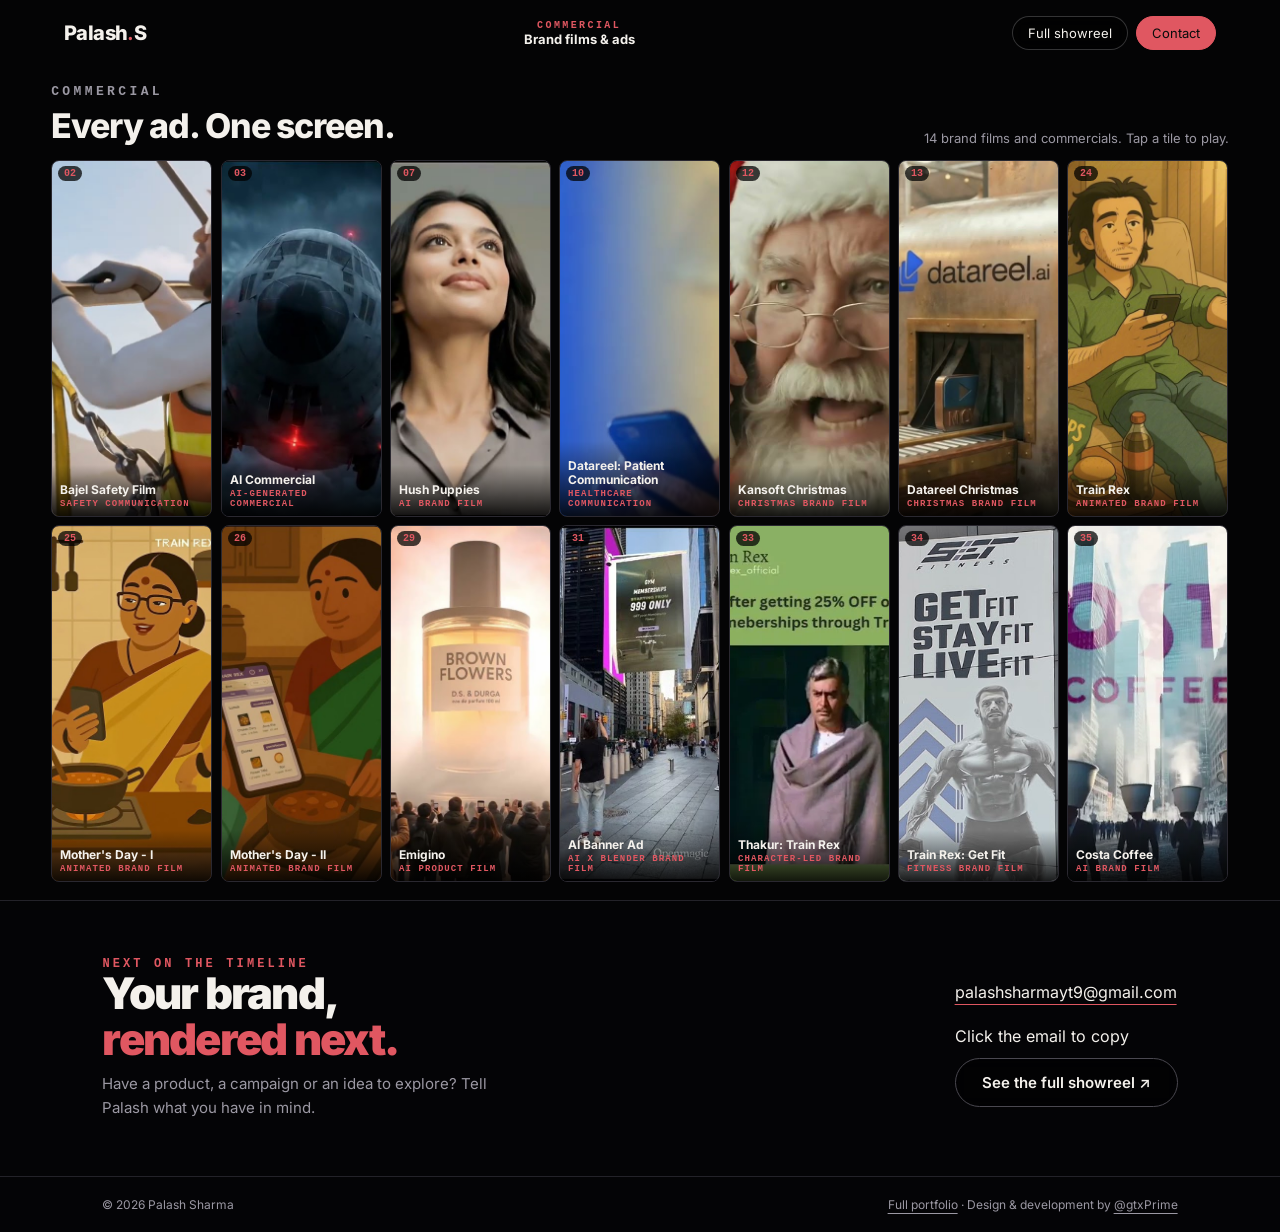
==== commercial/index.html @ dbbf163a "Add /commercial quick-scan page: verified commercial projects only, tile wall + player" ====
<!doctype html>
<html lang="en"><head>
<meta charset="utf-8"><meta name="robots" content="index,follow,max-image-preview:large">
<meta name="viewport" content="width=device-width,initial-scale=1">
<title>Commercial work | Palash Sharma</title>
<meta name="description" content="Brand films and AI commercials by Palash Sharma: Hush Puppies, Costa Coffee, Train Rex, Datareel, Kansoft and more. One screen, every commercial project.">
<meta name="theme-color" content="#050507">
<link rel="canonical" href="https://thebestfuckingportfolio.site/commercial">
<meta property="og:type" content="website"><meta property="og:site_name" content="Palash Sharma Portfolio">
<meta property="og:title" content="Commercial work | Palash Sharma">
<meta property="og:description" content="Brand films and AI commercials by Palash Sharma. One screen, every commercial project.">
<meta property="og:url" content="https://thebestfuckingportfolio.site/commercial">
<meta property="og:image" content="https://thebestfuckingportfolio.site/assets/social-card.png">
<meta property="og:image:width" content="1200"><meta property="og:image:height" content="630">
<meta name="twitter:card" content="summary_large_image"><meta name="twitter:title" content="Commercial work | Palash Sharma"><meta name="twitter:description" content="Brand films and AI commercials, one screen."><meta name="twitter:image" content="https://thebestfuckingportfolio.site/assets/social-card.png">
<link rel="icon" href="../assets/favicon.svg" type="image/svg+xml"><link rel="icon" href="../assets/favicon-32.png" sizes="32x32" type="image/png"><link rel="apple-touch-icon" href="../assets/apple-touch-icon.png">
<link rel="preload" href="../assets/fonts/inter-400.ttf" as="font" type="font/ttf" crossorigin><link rel="preload" href="../assets/fonts/inter-700.ttf" as="font" type="font/ttf" crossorigin>
<link rel="stylesheet" href="../style.css">
<style>
body{overflow-x:hidden}
#player{transition:opacity .3s}#player.open{opacity:1}
.cwall{min-height:100svh;display:flex;flex-direction:column;padding:84px 4vw 18px;gap:14px}
.cwall-head{display:flex;justify-content:space-between;align-items:flex-end;gap:18px;flex-wrap:wrap}
.cwall-head h1{font-size:clamp(22px,3vw,34px);letter-spacing:-.03em;font-weight:800;margin-top:6px}
.cwall-head p{color:var(--mut);font-size:13px}
.cgrid{display:grid;grid-template-columns:repeat(7,1fr);grid-auto-rows:1fr;gap:8px;flex:1;min-height:0}
.cgrid .pcard{opacity:0;animation:tin .5s cubic-bezier(.2,.8,.2,1) forwards}
@keyframes tin{from{opacity:0;transform:scale(.92)}to{opacity:1;transform:none}}
.cgrid .pcard h3 small{color:var(--acc)}
.cstrip{border-top:1px solid var(--line);padding:56px 8vw;display:flex;justify-content:space-between;align-items:center;gap:26px;flex-wrap:wrap;background:rgba(5,5,7,.94)}
.cstrip h2{font-size:clamp(24px,3.4vw,44px);letter-spacing:-.04em;font-weight:900;line-height:1.05}
.cstrip .lead{color:var(--mut);margin-top:10px;max-width:420px;line-height:1.6;font-size:15px}
.cstrip-actions{display:flex;flex-direction:column;gap:12px;align-items:flex-start}
.cfoot{display:flex;justify-content:space-between;gap:16px;flex-wrap:wrap;padding:20px 8vw;border-top:1px solid var(--line);color:var(--mut);font-size:12px;background:rgba(5,5,7,.94)}
.cfoot a{color:var(--mut);text-decoration:underline;text-underline-offset:4px}.cfoot a:hover{color:var(--acc)}
#copyStatusC{margin-left:0}
@media(max-width:900px){
 .cwall{padding:76px 4vw 14px;min-height:0}
 .cgrid{grid-template-columns:repeat(2,1fr);grid-auto-rows:auto}
 .cgrid .pcard{aspect-ratio:4/3}
 .cgrid .pcard h3{font-size:11px;padding:16px 8px 6px}
 .cgrid .pcard h3 small{display:block;font-size:8px}
 .cstrip{padding:44px 6vw}.cfoot{padding:18px 6vw}
}
@media(prefers-reduced-motion:reduce){.cgrid .pcard{animation:none;opacity:1}}
</style>
</head>
<body>

<header class="hud">
  <a href="../" class="logo">Palash<b>.</b>S</a>
  <div class="hud-mid"><span class="lbl">Commercial</span><b>Brand films &amp; ads</b></div>
  <div class="hud-r"><a class="ghost sm" href="../">Full showreel</a><a class="ghost sm solid" href="#contact-strip">Contact</a></div>
</header>

<main>
<section class="cwall" aria-label="Commercial projects">
  <div class="cwall-head">
    <div><p class="kicker">Commercial</p><h1>Every ad. One screen.</h1></div>
    <p>14 brand films and commercials. Tap a tile to play.</p>
  </div>
  <div class="cgrid" id="cgrid"></div>
</section>

<section class="cstrip" id="contact-strip">
  <div><p class="kicker">Next on the timeline</p><h2>Your brand,<br><em>rendered next.</em></h2>
  <p class="lead">Have a product, a campaign or an idea to explore? Tell Palash what you have in mind.</p></div>
  <div class="cstrip-actions">
    <button class="email-copy" id="emailAddress" aria-label="Copy palashsharmayt9@gmail.com">palashsharmayt9@gmail.com</button>
    <span id="copyStatusC">Click the email to copy</span>
    <a class="btn" href="../">See the full showreel &#8599;</a>
  </div>
</section>
</main>

<footer class="cfoot">
  <span>&copy; 2026 Palash Sharma</span>
  <span><a href="../">Full portfolio</a> &middot; Design &amp; development by <a href="https://github.com/gtxPrime" target="_blank" rel="noopener noreferrer">@gtxPrime</a></span>
</footer>

<div id="player" class="overlay dark" aria-hidden="true">
  <button class="x" id="closePlayer" aria-label="Close">&times;</button>
  <div class="pwrap"><div class="pframe" id="pframe"></div>
    <div class="pmeta"><div><b id="ptitle"></b><span id="psub"></span><p id="pdesc"></p></div><a id="pyt" href="#" target="_blank" rel="noopener" class="btn">Open on YouTube</a></div></div>
</div>

<script src="../data.js"></script>
<script>
// Only projects whose YouTube links were opened and confirmed to be commercials/brand films.
const IDS=[2,3,7,10,12,13,24,25,26,29,31,33,34,35];
const works=IDS.map(n=>window.WORKS.find(w=>w.n===n));
const $=s=>document.querySelector(s);
const ytid=u=>{const m=(u||'').match(/(?:v=|youtu\.be\/|shorts\/)([\w-]{11})/);return m?m[1]:''};
$('#cgrid').innerHTML=works.map((w,i)=>`<button class="pcard" data-i="${i}" style="animation-delay:${i*45}ms"><div class="im"><img src="../${w.img}" alt="${w.title}" loading="${i<7?'eager':'lazy'}" decoding="async"></div><span class="no">${String(w.n).padStart(2,'0')}</span><h3>${w.title}<small>${w.sub}</small></h3></button>`).join('');
function openPlayer(w){
 $('#ptitle').textContent=w.title;$('#psub').textContent=w.sub;$('#pdesc').textContent=w.desc;$('#pyt').href=w.url;
 const f=$('#pframe');f.innerHTML='';f.style.backgroundImage=`url(../${w.img})`;
 const id=ytid(w.url);if(id)f.innerHTML=`<iframe src="https://www.youtube-nocookie.com/embed/${id}?autoplay=1&rel=0&playsinline=1" allow="autoplay; encrypted-media; picture-in-picture; fullscreen" allowfullscreen title="${w.title}"></iframe>`;
 const p=$('#player');p.classList.add('open');p.setAttribute('aria-hidden','false');document.body.style.overflow='hidden';
}
function closePlayer(){const p=$('#player');p.classList.remove('open');p.setAttribute('aria-hidden','true');$('#pframe').innerHTML='';document.body.style.overflow='';}
$('#cgrid').addEventListener('click',e=>{const c=e.target.closest('.pcard');if(c)openPlayer(works[+c.dataset.i])});
$('#closePlayer').addEventListener('click',closePlayer);
$('#player').addEventListener('click',e=>{if(e.target.id==='player')closePlayer()});
addEventListener('keydown',e=>{if(e.key==='Escape'&&$('#player').classList.contains('open'))closePlayer()});
$('#emailAddress').addEventListener('click',async()=>{try{await navigator.clipboard.writeText('palashsharmayt9@gmail.com');$('#copyStatusC').textContent='Email copied. Paste it into your mail app.';$('#emailAddress').classList.add('copied');setTimeout(()=>$('#emailAddress').classList.remove('copied'),2000);}catch{$('#copyStatusC').textContent='Select and copy the email address above.';}});
</script>
</body></html>
---- style.css ----
@font-face{font-family:Inter; font-style:normal;font-weight:400;font-display:swap;src:url(assets/fonts/inter-400.ttf) format("truetype");}
@font-face{font-family:Inter; font-style:normal;font-weight:500;font-display:swap;src:url(assets/fonts/inter-500.ttf) format("truetype");}
@font-face{font-family:Inter; font-style:normal;font-weight:600;font-display:swap;src:url(assets/fonts/inter-600.ttf) format("truetype");}
@font-face{font-family:Inter; font-style:normal;font-weight:700;font-display:swap;src:url(assets/fonts/inter-700.ttf) format("truetype");}
@font-face{font-family:Inter; font-style:normal;font-weight:800;font-display:swap;src:url(assets/fonts/inter-800.ttf) format("truetype");}
@font-face{font-family:Inter; font-style:normal;font-weight:900;font-display:swap;src:url(assets/fonts/inter-900.ttf) format("truetype");}
:root{--bg:#040405;--tx:#f4f1ec;--mut:#9b98a3;--acc:#e05761;--c1:#e05761;--c2:#330d1c;--line:#232229;--f:Inter,"Helvetica Neue",Arial,system-ui,sans-serif;--mono:ui-monospace,SFMono-Regular,Menlo,Consolas,monospace}
*{box-sizing:border-box;margin:0;padding:0}
html.lenis,html.lenis body{height:auto}.lenis.lenis-smooth{scroll-behavior:auto!important}
body{background:var(--bg);color:var(--tx);font-family:var(--f);-webkit-font-smoothing:antialiased;overflow-x:hidden}
body.locked{overflow:hidden;height:100svh}
a{color:inherit;text-decoration:none}button{font:inherit;color:inherit;background:none;border:0;cursor:pointer}img{display:block;max-width:100%}
em{font-style:normal;color:var(--acc)}
.kicker{font:600 12px var(--mono);letter-spacing:.26em;text-transform:uppercase;color:var(--acc)}
.btn{display:inline-block;border:1px solid #4a4850;padding:14px 26px;border-radius:99px;font-weight:600;font-size:15px;transition:.25s;background:#0006;backdrop-filter:blur(8px)}.btn:hover{border-color:var(--tx)}
.btn.solid{background:var(--acc);border-color:var(--acc);color:#090c0b}.btn.solid:hover{background:var(--tx);color:#000}.btn.xl{padding:22px 44px;font-size:18px}
.ghost{border:1px solid #ffffff33;padding:10px 18px;border-radius:99px;font-size:14px;transition:.25s;backdrop-filter:blur(8px);background:#0007}.ghost:hover{border-color:var(--acc);color:var(--acc)}.ghost.sm{padding:8px 15px;font-size:13px}.ghost.solid{background:var(--acc);border-color:var(--acc);color:#090c0b}.ghost.solid:hover{color:#090c0b;filter:brightness(1.12)}

/* loader */
#pre{position:fixed;inset:0;z-index:200;background:#050507;display:flex;flex-direction:column;align-items:center;justify-content:center;gap:16px;padding:0 6vw;font-family:var(--mono)}
.pre-top{font-size:12px;letter-spacing:.4em;color:var(--mut)}.pre-top i{display:inline-block;width:7px;height:7px;border-radius:50%;background:var(--acc);margin:0 6px;animation:blink 1s steps(2) infinite}@keyframes blink{50%{opacity:0}}
.pre-frame{position:relative;width:min(86vw,560px);aspect-ratio:16/9;background:#0d0d10;overflow:hidden}
#dn{width:100%;height:100%;display:block;image-rendering:pixelated;image-rendering:crisp-edges}
.corner{position:absolute;width:18px;height:18px;border:2px solid var(--acc)}.tl{left:8px;top:8px;border-right:0;border-bottom:0}.tr{right:8px;top:8px;border-left:0;border-bottom:0}.bl{left:8px;bottom:8px;border-right:0;border-top:0}.br{right:8px;bottom:8px;border-left:0;border-top:0}
.scan{position:absolute;left:0;right:0;height:30%;background:linear-gradient(transparent,#ffffff14,transparent);top:-30%;animation:scan 2.2s linear infinite}@keyframes scan{to{top:110%}}
.pre-prompt{font-size:12px;color:var(--mut);width:min(86vw,560px);min-height:2.6em;line-height:1.4}.pre-prompt em{color:var(--tx)}
.pre-row{display:flex;justify-content:space-between;width:min(86vw,560px);font-size:12px;letter-spacing:.14em;color:var(--mut)}.pre-row b{color:var(--acc)}
.pre-bar{width:min(86vw,560px);height:3px;background:#1d1c22}.pre-bar i{display:block;height:100%;width:0;background:var(--acc);box-shadow:0 0 14px var(--acc)}
#flash{position:fixed;inset:0;z-index:210;background:#fff;opacity:0;pointer-events:none}

#stars{position:fixed;inset:0;width:100%;height:100%;z-index:0;pointer-events:none}
#sg{position:fixed;inset:0;width:100vw;height:100vh;z-index:0;pointer-events:none;opacity:1}#glow{display:none;position:fixed;inset:0;z-index:0;pointer-events:none;background:radial-gradient(60vmax 40vmax at 50% 50%,color-mix(in srgb,var(--c1) 22%,transparent),transparent 70%),radial-gradient(50vmax 40vmax at 90% 100%,color-mix(in srgb,var(--c2) 24%,transparent),transparent 70%)}

/* hud */
.hud{position:fixed;inset:0 0 auto 0;z-index:50;display:flex;justify-content:space-between;align-items:center;gap:12px;padding:16px 5vw;transition:opacity .6s}
.hud.off,#prog-bar.off,.tc.off,.final.off{opacity:0;pointer-events:none}
.logo{font-weight:800;font-size:20px;letter-spacing:-.03em}.logo b{color:var(--acc)}
.hud-mid{display:flex;flex-direction:column;align-items:center;text-align:center;font-size:13px;min-width:0}
.lbl{font:600 10px var(--mono);letter-spacing:.24em;text-transform:uppercase;color:var(--acc)}
#passing{white-space:nowrap;overflow:hidden;text-overflow:ellipsis;max-width:34vw}.hud-r{display:flex;gap:8px}
#prog-bar{position:fixed;left:0;top:0;right:0;height:3px;z-index:51;background:#ffffff14;transition:opacity .6s}#prog-bar i{display:block;height:100%;width:100%;transform-origin:left;transform:scaleX(0);background:linear-gradient(90deg,var(--c1),#080a0b 55%,var(--c2))}
.tc{position:fixed;left:5vw;bottom:22px;z-index:50;display:flex;gap:22px;font:12px var(--mono);letter-spacing:.14em;color:var(--mut);transition:opacity .6s}.tc b{color:var(--tx);font-weight:500}

/* flight */
.flight{position:relative;height:100svh;overflow:hidden;z-index:1}
.cam{position:absolute;inset:0;perspective:720px;perspective-origin:50% 50%}
.room{position:absolute;inset:0;transform-style:preserve-3d}
.tunnel{position:absolute;left:50%;top:50%;width:0;height:0;transform-style:preserve-3d;will-change:transform}
.fr{position:absolute;left:0;top:0;--fw:min(50.4vw,672px);width:var(--fw);aspect-ratio:16/9;margin:calc(var(--fw)*-.28) 0 0 calc(var(--fw)*-.5);transform-style:preserve-3d;will-change:transform,opacity;backface-visibility:hidden}
.fimg{position:absolute;inset:0;overflow:hidden;border-radius:6px;background:#111;box-shadow:0 0 0 1px #ffffff22,0 24px 60px #000c,var(--ca,0 0 0 transparent)}
.fimg img{width:100%;height:100%;object-fit:cover;filter:saturate(1.24) contrast(1.1) brightness(1.03)}
.fimg::after{content:"";position:absolute;inset:0;background:linear-gradient(transparent 60%,#000c)}
.fr.lit .fimg{box-shadow:0 0 0 2px var(--acc),0 0 95px color-mix(in srgb,var(--acc) 48%,transparent),0 24px 70px #000d}.fr.lit .fimg img{filter:saturate(1.4) contrast(1.16) brightness(1.07)}
.ftag{position:absolute;left:12px;right:12px;bottom:10px;z-index:2;display:flex;justify-content:space-between;gap:10px;align-items:flex-end}
.ftag b{font-size:clamp(12px,1.5vw,16px);letter-spacing:-.01em;line-height:1.15}.ftag span{font:11px var(--mono);color:var(--acc)}
.fr .rec{position:absolute;left:10px;top:9px;z-index:2;font:10px var(--mono);letter-spacing:.14em;color:#fff;background:#000a;padding:3px 7px;border-radius:4px;display:flex;gap:5px;align-items:center}.rec::before{content:"";width:6px;height:6px;border-radius:50%;background:var(--acc);animation:blink 1s steps(2) infinite}
.act{position:absolute;left:0;top:0;width:900px;margin-left:-450px;margin-top:-120px;text-align:center;pointer-events:none;transform-style:preserve-3d}
.act small{display:block;font:600 22px var(--mono);letter-spacing:.5em;color:var(--acc);margin-bottom:10px}
.act h2{font-size:200px;line-height:.9;font-weight:900;letter-spacing:-.05em;color:transparent;-webkit-text-stroke:2px #ffffffcc;text-transform:uppercase}
.act p{font:16px var(--mono);color:var(--mut);margin-top:16px;letter-spacing:.1em}

.hero{position:absolute;inset:0;z-index:5;display:flex;flex-direction:column;align-items:center;justify-content:center;text-align:center;gap:20px;padding:0 5vw;pointer-events:none}
.hero>*{pointer-events:auto}
#hname{font-size:clamp(46px,12.5vw,190px);line-height:.88;letter-spacing:-.06em;font-weight:900;text-transform:uppercase;text-shadow:0 0 90px color-mix(in srgb,var(--acc) 40%,transparent)}
#hname span{display:inline-block}
.hsub{color:var(--mut);font-size:clamp(14px,1.8vw,20px);max-width:520px}
.hcta{display:flex;gap:12px;flex-wrap:wrap;justify-content:center;margin-top:8px}
.hint{position:absolute;bottom:7vh;left:50%;transform:translateX(-50%);display:flex;flex-direction:column;align-items:center;gap:10px;font:11px var(--mono);letter-spacing:.3em;text-transform:uppercase;color:var(--acc);pointer-events:none}
.hint i{width:1px;height:46px;background:linear-gradient(var(--acc),transparent);animation:drop 1.6s infinite}@keyframes drop{0%{transform:scaleY(0);transform-origin:top}50%{transform:scaleY(1);transform-origin:top}51%{transform-origin:bottom}100%{transform:scaleY(0);transform-origin:bottom}}
.final{position:absolute;inset:0;z-index:6;display:flex;flex-direction:column;align-items:center;justify-content:center;gap:22px;text-align:center;transition:opacity .6s;padding:0 5vw}
.final h2{font-size:clamp(40px,9vw,130px);line-height:.92;letter-spacing:-.05em;font-weight:900}

/* overlays */
.overlay{position:fixed;inset:0;z-index:90;background:#050507f4;backdrop-filter:blur(14px);overflow:hidden;visibility:hidden;opacity:0;padding:76px 5vw 20px}
.overlay.open{visibility:visible}
#programme.open{display:flex;flex-direction:column}
#player.overlay{z-index:95}.overlay.dark{background:#000000f4;display:grid;place-items:center;padding:20px}
.ov-head{display:flex;justify-content:space-between;align-items:flex-start;margin-bottom:10px}.ov-head h2{font-size:clamp(26px,4vw,44px);letter-spacing:-.03em;margin-top:8px;font-weight:800}
.x{position:fixed;right:18px;top:14px;z-index:5;width:46px;height:46px;border-radius:50%;border:1px solid #ffffff44;font-size:28px;line-height:1;background:#000a}.x:hover{border-color:var(--acc);color:var(--acc)}
.scanbar{display:flex;margin-bottom:12px}.filters{display:flex;gap:10px;flex-wrap:wrap}.chip{border:1px solid var(--line);color:var(--mut);padding:7px 14px;border-radius:99px;font-weight:600;font-size:13px;transition:.25s}.chip.on,.chip:hover{background:var(--tx);color:#000;border-color:var(--tx)}
.pgrid.sgrid{display:grid;grid-template-columns:repeat(7,1fr);grid-auto-rows:1fr;gap:6px;flex:1;min-height:0}
.pcard{position:relative;overflow:hidden;border-radius:8px;border:1px solid #2a2830;text-align:left;display:block}
.pcard .im{position:absolute;inset:0}.pcard img{width:100%;height:100%;object-fit:cover;transition:transform .6s}.pcard:hover img{transform:scale(1.08)}
.pcard h3{position:absolute;left:0;right:0;bottom:0;margin:0;padding:18px 8px 7px;font-size:12px;line-height:1.15;background:linear-gradient(transparent,#000d);display:flex;flex-direction:column;gap:2px;pointer-events:none}
.pcard h3 small{font:600 9px var(--mono);color:var(--acc);letter-spacing:.12em;text-transform:uppercase}
.pcard .no{position:absolute;left:6px;top:5px;font:700 10px var(--mono);background:#000b;padding:2px 6px;border-radius:99px;color:var(--acc);z-index:2}
.pwrap{width:min(94vw,1100px)}
.pframe{position:relative;aspect-ratio:16/9;background:#000 center/cover;border:1px solid #ffffff22;box-shadow:0 0 120px color-mix(in srgb,var(--acc) 40%,transparent);border-radius:6px;overflow:hidden}
.pframe iframe{position:absolute;inset:0;width:100%;height:100%;border:0}
.pmeta{display:flex;justify-content:space-between;align-items:center;gap:14px;padding:16px 4px 0;flex-wrap:wrap}.pmeta b{display:block;font-size:clamp(20px,3vw,30px);letter-spacing:-.02em}.pmeta span{color:var(--mut);font-size:14px}

/* credits */
.credits{position:relative;z-index:2;background:var(--bg);padding:130px 5vw 0;text-align:center;display:flex;flex-direction:column;align-items:center;gap:22px;border-top:1px solid var(--line)}
.big{font-size:clamp(46px,10vw,150px);line-height:.9;letter-spacing:-.055em;font-weight:900}.lead{color:var(--mut);max-width:520px;font-size:18px}.mail{color:var(--mut)}
.social{display:flex;gap:28px}.social a{border-bottom:1px solid #666;padding-bottom:2px}.social a:hover{color:var(--acc);border-color:var(--acc)}
.tgrid{display:grid;grid-template-columns:repeat(3,1fr);gap:20px;width:100%;margin-top:70px;text-align:left}
.tcard{background:#0d0d11;border:1px solid var(--line);border-radius:18px;padding:28px;display:flex;flex-direction:column;justify-content:space-between;gap:24px}
.tcard p{font-size:17px;line-height:1.5}.tcard p::before{content:"\201C";display:block;font-size:64px;line-height:.6;color:var(--acc);margin-bottom:10px}
.tcard footer{display:flex;align-items:center;gap:14px}.tcard img{width:46px;height:46px;border-radius:50%}.tcard b{display:block}.tcard span{color:var(--mut);font-size:14px}
.foot{display:flex;justify-content:space-between;width:calc(100% + 10vw);padding:26px 5vw;margin-top:80px;border-top:1px solid var(--line);color:var(--mut);font-size:13px}

@media(max-width:900px){
 .fr{--fw:min(134.4vw,627.2px)}
 .cam{perspective:560px}
 .act{width:520px;margin-left:-260px}.act h2{font-size:110px}.act small{font-size:14px}.act p{font-size:12px}
 .hud-mid{display:none}.tgrid{grid-template-columns:1fr}.tc{gap:12px;font-size:10px;bottom:14px}
 .pgrid.sgrid{grid-template-columns:repeat(4,1fr)}.pcard h3{font-size:9px;padding:14px 4px 4px}.pcard h3 small{display:none}.pcard .no{font-size:8px}
}
@media(prefers-reduced-motion:reduce){.hint i,.scan,.rec::before{animation:none}}

.fimg{transition:transform .35s cubic-bezier(.2,.8,.2,1),filter .35s,box-shadow .35s;transform:perspective(1000px) rotateX(var(--rx,0deg)) rotateY(var(--ry,0deg));--gx:50%;--gy:50%}
.fimg::before{content:"";position:absolute;inset:0;z-index:1;opacity:0;transition:opacity .3s;pointer-events:none;background:radial-gradient(circle at var(--gx) var(--gy),#ffffff55,transparent 55%);mix-blend-mode:overlay}
.fr.hov .fimg{transform:perspective(1000px) rotateX(var(--rx,0deg)) rotateY(var(--ry,0deg)) translateZ(110px) scale(1.08);box-shadow:0 0 0 2px var(--acc),0 0 90px color-mix(in srgb,var(--acc) 70%,transparent),0 40px 90px #000;transition:transform .12s linear,filter .35s,box-shadow .35s}
.fr.hov .fimg::before{opacity:1}
.fr.hov .fimg img{transform:scale(1.06)}
.fimg img{transition:transform .6s,filter .4s}
.fr.hov .ftag b{font-size:clamp(14px,1.9vw,22px)}
.fr.hov .fimg::after{content:"\25B6  CLICK TO PLAY";display:flex;align-items:flex-start;justify-content:flex-end;padding:12px 14px;font:700 11px var(--mono);letter-spacing:.14em;color:#fff;background:linear-gradient(transparent 60%,#000c)}
body.hovering .fr:not(.hov) .fimg{filter:brightness(.55) saturate(.7)}
@media(max-width:900px){.fimg{transform:none!important}}

.pdot{position:absolute;left:0;top:0;width:14px;height:14px;margin:-7px 0 0 -7px;border-radius:50%;background:var(--acc);box-shadow:0 0 14px var(--acc);visibility:hidden;pointer-events:none;animation:pdp 1.6s ease-in-out infinite}
@keyframes pdp{0%,100%{filter:brightness(.6)}50%{filter:brightness(1.9)}}
.picon{position:absolute;left:0;top:0;width:140px;height:140px;margin:-70px 0 0 -70px;color:var(--acc);visibility:hidden;pointer-events:none;filter:drop-shadow(0 0 10px color-mix(in srgb,var(--acc) 60%,transparent))}
.picon svg{width:100%;height:100%;fill:none;stroke:currentColor;stroke-width:2;stroke-linecap:round;stroke-linejoin:round;animation:pbob var(--d,7s) ease-in-out infinite}
.picon.i-reel svg,.picon.i-spark svg{animation:pspin var(--d,9s) linear infinite}
.picon.i-clap svg{animation:pclap var(--d,6s) ease-in-out infinite;transform-origin:20% 50%}
@keyframes pbob{0%,100%{transform:translateY(-12px) rotate(-6deg)}50%{transform:translateY(12px) rotate(6deg)}}
@keyframes pspin{to{transform:rotate(360deg)}}
@keyframes pclap{0%,100%{transform:rotate(-8deg)}50%{transform:rotate(10deg) translateY(8px)}}
@media(max-width:900px){.pdot,.picon{display:none}}

/* Lower-page additions leave tunnel coordinates and animations unchanged. */
.after-tunnel,.content-section,.site-footer{position:relative;z-index:2;background:rgba(5,5,7,.94);padding:100px 8vw;}
.after-tunnel{text-align:center;border-top:1px solid var(--line);border-bottom:1px solid var(--line);}
.after-tunnel h2{font-size:clamp(42px,6vw,84px);line-height:1;letter-spacing:-.045em;margin:20px 0;}
.after-tunnel p:not(.kicker){color:var(--mut);max-width:540px;margin:0 auto 28px;line-height:1.65;}
.content-section{max-width:none;text-align:left;}
.about{display:grid;grid-template-columns:1fr 1fr;gap:7vw;border-bottom:1px solid var(--line);}
.about-copy p{line-height:1.75;color:var(--mut);margin-bottom:24px;}.about-copy .lead{color:var(--tx);font-size:clamp(19px,2vw,26px);}
.about-tags{display:flex;gap:8px;flex-wrap:wrap;margin:30px 0;}.about-tags span{border:1px solid var(--line);border-radius:99px;padding:8px 13px;font-size:12px;color:var(--mut);}
.text-link,.source-note a{color:var(--acc);text-decoration:underline;text-underline-offset:5px;}
.section-top{display:flex;justify-content:space-between;gap:20px;align-items:flex-end;}.testimonial-controls{display:flex;align-items:center;gap:14px;}.testimonial-controls span{font:12px var(--mono);color:var(--mut);}
#testimonialTrack{display:block;max-width:860px;margin:40px 0 16px;min-height:230px;}#testimonialTrack .tcard{padding:32px;}#testimonialTrack .tcard[hidden]{display:none;}#testimonialTrack .tcard>p{font-size:clamp(20px,2.2vw,28px);line-height:1.5;}
.source-note{font-size:12px;color:var(--mut);}
.contact-grid{display:grid;grid-template-columns:1fr 1fr;gap:7vw;}.contact-grid .lead{margin:25px 0;max-width:450px;line-height:1.6;}.contact-grid .mail{overflow-wrap:anywhere;font-size:clamp(14px,1.5vw,20px);}
#contactForm{display:flex;flex-direction:column;gap:20px;}.form-row{display:grid;grid-template-columns:1fr 1fr;gap:16px;}#contactForm label{display:flex;flex-direction:column;gap:9px;font-size:13px;color:var(--mut);}#contactForm input,#contactForm select,#contactForm textarea{width:100%;border:1px solid var(--line);border-radius:6px;background:#101014;color:var(--tx);font:16px inherit;padding:14px;font-family:inherit;font-size:16px;}#contactForm textarea{resize:vertical;}#contactForm input:focus,#contactForm select:focus,#contactForm textarea:focus{outline:2px solid var(--acc);outline-offset:2px;}#contactForm .btn{align-self:flex-start;}.form-note,#formStatus{font-size:12px;line-height:1.6;color:var(--mut);}
.site-footer{padding-top:45px;padding-bottom:28px;border-top:1px solid var(--line);}.footer-top{display:flex;align-items:center;justify-content:space-between;gap:20px;}.footer-top p{color:var(--mut);font-size:14px;}.site-footer nav{display:flex;gap:25px;margin:30px 0 40px;font-size:14px;}.footer-bottom{border-top:1px solid var(--line);padding-top:22px;display:flex;justify-content:space-between;gap:20px;color:var(--mut);font-size:12px;}.video-unavailable{display:flex;flex-direction:column;align-items:center;justify-content:center;height:100%;gap:16px;text-align:center;padding:30px;background:#09090ded;}.video-unavailable p{max-width:460px;color:var(--mut);line-height:1.5;}
@media(max-width:900px){.after-tunnel,.content-section{padding:65px 6vw;}.about,.contact-grid{grid-template-columns:1fr;gap:35px;}.section-top{align-items:flex-start;}.testimonial-controls{gap:8px;}.testimonial-controls .ghost{padding:8px;}#testimonialTrack .tcard{padding:24px;}#testimonialTrack{min-height:300px;}.site-footer{padding:35px 6vw 25px;}.footer-top{flex-wrap:wrap;}.footer-top p{width:100%;order:3;}.footer-bottom{flex-direction:column;gap:10px;}}
@media(max-width:480px){.form-row{grid-template-columns:1fr;}.section-top{flex-direction:column;gap:25px;}.site-footer nav{gap:18px;flex-wrap:wrap;}}

.hp-field{position:absolute;left:-9999px;width:1px;height:1px;overflow:hidden;}.btn:disabled{opacity:.55;cursor:wait;}.contact-grid .big{font-size:clamp(44px,5vw,76px);line-height:1;}

.tools{border-top:1px solid var(--line);border-bottom:1px solid var(--line);}.tools .big{font-size:clamp(40px,5vw,76px);}.tools .lead{margin:25px 0;color:var(--mut);}.tool-grid{display:grid;grid-template-columns:repeat(4,1fr);gap:16px;margin-top:35px;}.tool-grid article{border:1px solid var(--line);border-radius:10px;padding:24px;}.tool-grid h3{font-size:20px;margin-bottom:12px;}.tool-grid p{color:var(--mut);line-height:1.6;font-size:14px;}#copyStatus{font-size:12px;color:var(--mut);margin-left:10px;}#pdesc{max-width:680px;margin-top:12px;color:var(--mut);font-size:14px;line-height:1.5;}.project-index{padding-top:35px;padding-bottom:35px;border-top:1px solid var(--line);}.project-index summary{cursor:pointer;color:var(--mut);}.project-index-grid{display:grid;grid-template-columns:repeat(3,1fr);gap:24px;margin-top:30px;}.project-index-grid article{border:1px solid var(--line);padding:22px;border-radius:8px;}.project-index-grid h3{margin-bottom:12px;}.project-index-grid .kicker{font-size:10px;margin-bottom:12px;}.project-index-grid p:not(.kicker){font-size:14px;color:var(--mut);line-height:1.6;margin-bottom:15px;}.project-index-grid a{font-size:13px;}.noscript-note{padding:30px;color:var(--mut);}@media(max-width:900px){.tool-grid{grid-template-columns:repeat(2,1fr);}.project-index-grid{grid-template-columns:1fr;}.tool-grid article{padding:18px;}.tool-grid h3{font-size:17px;}}@media(max-width:400px){.tool-grid{grid-template-columns:1fr;}}

/* 2026 interaction polish: all tunnel styles above are preserved. */
.scan-launch{width:min(100%,564px);display:flex;flex-direction:column;align-items:flex-start;text-align:left;gap:11px;padding:22px 26px;margin:0 auto 40px;border:1px solid #ffffff22;border-radius:14px;background:linear-gradient(120deg,#1b0710,#38101e 42%,#080a0b 56%,#4b1623 84%,#1b0710);background-size:220% 220%;animation:sgshift 14s ease-in-out infinite;color:#fff;box-shadow:0 10px 50px #1b071080;transition:transform .4s,box-shadow .4s;}@keyframes sgshift{0%,100%{background-position:0 50%}50%{background-position:100% 50%}}
.scan-eyebrow{font:600 10px var(--mono);letter-spacing:.16em;text-transform:uppercase;}.scan-title{width:100%;display:flex;justify-content:space-between;align-items:center;gap:20px;font-weight:800;font-size:clamp(24px,4.2vw,54px);letter-spacing:-.055em;line-height:1;}.scan-title>span{transition:transform .4s;}.scan-caption{font-size:13px;line-height:1.5;}.scan-launch:hover{transform:translateY(-5px);box-shadow:0 14px 70px #e057613d;}.scan-launch:hover .scan-title>span{transform:translate(5px,-5px);}
.after-tunnel{padding-top:36px;}.section-cta{display:flex;align-items:center;gap:24px;flex-wrap:wrap;margin-top:36px;}.section-cta .text-link{font-size:14px;}.tool-grid{grid-template-columns:repeat(3,1fr);}.tool-grid article{position:relative;overflow:hidden;background:#0d0d11;transition:transform .45s cubic-bezier(.2,.8,.2,1),border-color .45s,box-shadow .45s;}.tool-grid article::before{content:"";position:absolute;inset:-100%;background:linear-gradient(120deg,transparent 40%,#ffffff12 50%,transparent 60%);transform:translateX(-60%) rotate(8deg);transition:transform .8s;pointer-events:none;}.tool-grid article:hover{transform:translateY(-8px);border-color:var(--acc);box-shadow:0 20px 50px #0008,0 0 25px color-mix(in srgb,var(--acc) 14%,transparent);}.tool-grid article:hover::before{transform:translateX(60%) rotate(8deg);}
.testimonial-window{overflow:hidden;max-width:860px;margin:40px 0 16px;border-radius:18px;touch-action:pan-y;}.testimonial-window #testimonialTrack{display:flex;gap:0;max-width:none;width:100%;margin:0;min-height:0;will-change:transform;align-items:flex-start;}.testimonial-window #testimonialTrack .tcard{flex:0 0 100%;width:100%;margin:0;min-width:0;}.email-copy{color:var(--tx);text-decoration:underline;text-underline-offset:6px;text-decoration-color:var(--acc);padding:12px 0;text-align:left;overflow-wrap:anywhere;max-width:100%;transition:color .25s;}.email-copy:hover,.email-copy.copied{color:var(--acc);}#copyStatus{display:block;margin:0 0 28px;line-height:1.5;min-height:18px;}button:focus-visible,a:focus-visible{outline:2px solid var(--acc);outline-offset:5px;}
@media(max-width:900px){.tool-grid{grid-template-columns:repeat(2,1fr);}.after-tunnel{padding-top:24px;}.scan-launch{padding:20px;margin-bottom:32px;}.testimonial-window #testimonialTrack{min-height:0;}}
@media(max-width:400px){.tool-grid{grid-template-columns:1fr;}.scan-launch{padding:18px 16px;}.scan-eyebrow{font-size:9px;}.scan-caption{font-size:12px;}.section-cta{gap:20px;}}
@media(prefers-reduced-motion:reduce){.scan-launch,.scan-title>span,.tool-grid article,.tool-grid article::before{transition:none;}.scan-launch:hover,.tool-grid article:hover{transform:none;}}
/* Leave room for the fixed HUD when a section is opened directly. */
.after-tunnel{padding-top:82px;}
@media(max-width:900px){.after-tunnel{padding-top:76px;}}

@media(prefers-reduced-motion:reduce){.scan-launch{animation:none}}
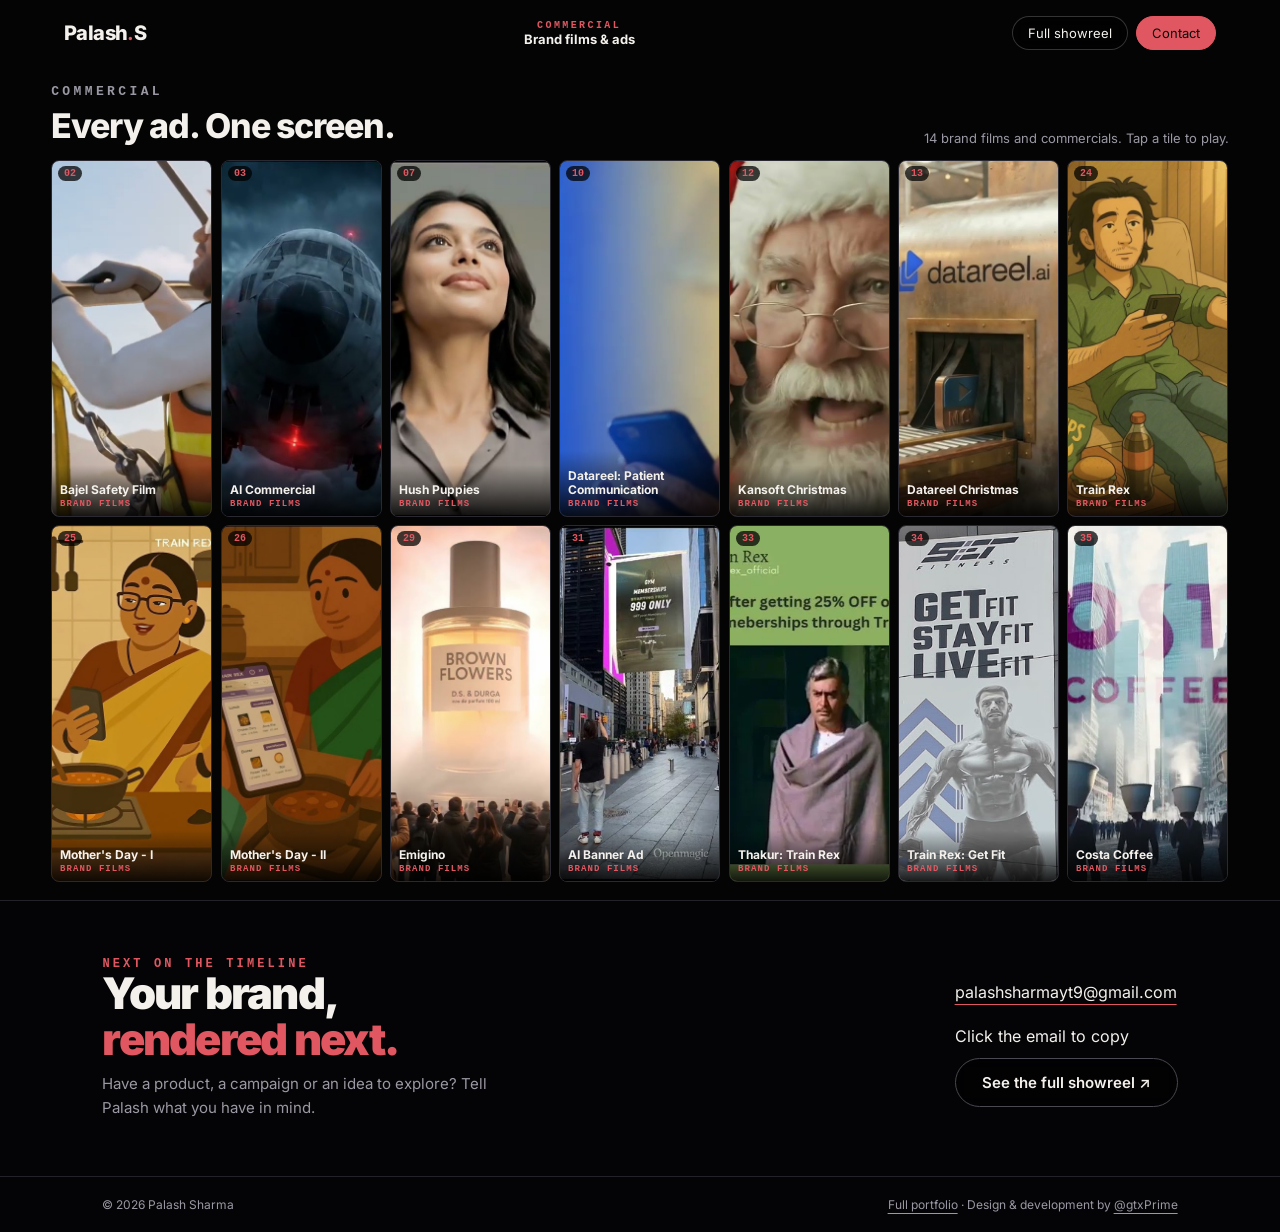
==== commit 73dcc11d: "Commercial wall: exact viewport fit on desktop, short category labels" ====
--- a/commercial/index.html
+++ b/commercial/index.html
@@ -19,7 +19,7 @@
 <style>
 body{overflow-x:hidden}
 #player{transition:opacity .3s}#player.open{opacity:1}
-.cwall{min-height:100svh;display:flex;flex-direction:column;padding:84px 4vw 18px;gap:14px}
+.cwall{height:100svh;display:flex;flex-direction:column;padding:84px 4vw 18px;gap:14px}
 .cwall-head{display:flex;justify-content:space-between;align-items:flex-end;gap:18px;flex-wrap:wrap}
 .cwall-head h1{font-size:clamp(22px,3vw,34px);letter-spacing:-.03em;font-weight:800;margin-top:6px}
 .cwall-head p{color:var(--mut);font-size:13px}
@@ -35,7 +35,7 @@
 .cfoot a{color:var(--mut);text-decoration:underline;text-underline-offset:4px}.cfoot a:hover{color:var(--acc)}
 #copyStatusC{margin-left:0}
 @media(max-width:900px){
- .cwall{padding:76px 4vw 14px;min-height:0}
+ .cwall{padding:76px 4vw 14px;height:auto;min-height:0}
  .cgrid{grid-template-columns:repeat(2,1fr);grid-auto-rows:auto}
  .cgrid .pcard{aspect-ratio:4/3}
  .cgrid .pcard h3{font-size:11px;padding:16px 8px 6px}
@@ -91,7 +91,7 @@
 const works=IDS.map(n=>window.WORKS.find(w=>w.n===n));
 const $=s=>document.querySelector(s);
 const ytid=u=>{const m=(u||'').match(/(?:v=|youtu\.be\/|shorts\/)([\w-]{11})/);return m?m[1]:''};
-$('#cgrid').innerHTML=works.map((w,i)=>`<button class="pcard" data-i="${i}" style="animation-delay:${i*45}ms"><div class="im"><img src="../${w.img}" alt="${w.title}" loading="${i<7?'eager':'lazy'}" decoding="async"></div><span class="no">${String(w.n).padStart(2,'0')}</span><h3>${w.title}<small>${w.sub}</small></h3></button>`).join('');
+$('#cgrid').innerHTML=works.map((w,i)=>`<button class="pcard" data-i="${i}" style="animation-delay:${i*45}ms"><div class="im"><img src="../${w.img}" alt="${w.title}" loading="${i<7?'eager':'lazy'}" decoding="async"></div><span class="no">${String(w.n).padStart(2,'0')}</span><h3>${w.title}<small>${w.cat}</small></h3></button>`).join('');
 function openPlayer(w){
  $('#ptitle').textContent=w.title;$('#psub').textContent=w.sub;$('#pdesc').textContent=w.desc;$('#pyt').href=w.url;
  const f=$('#pframe');f.innerHTML='';f.style.backgroundImage=`url(../${w.img})`;
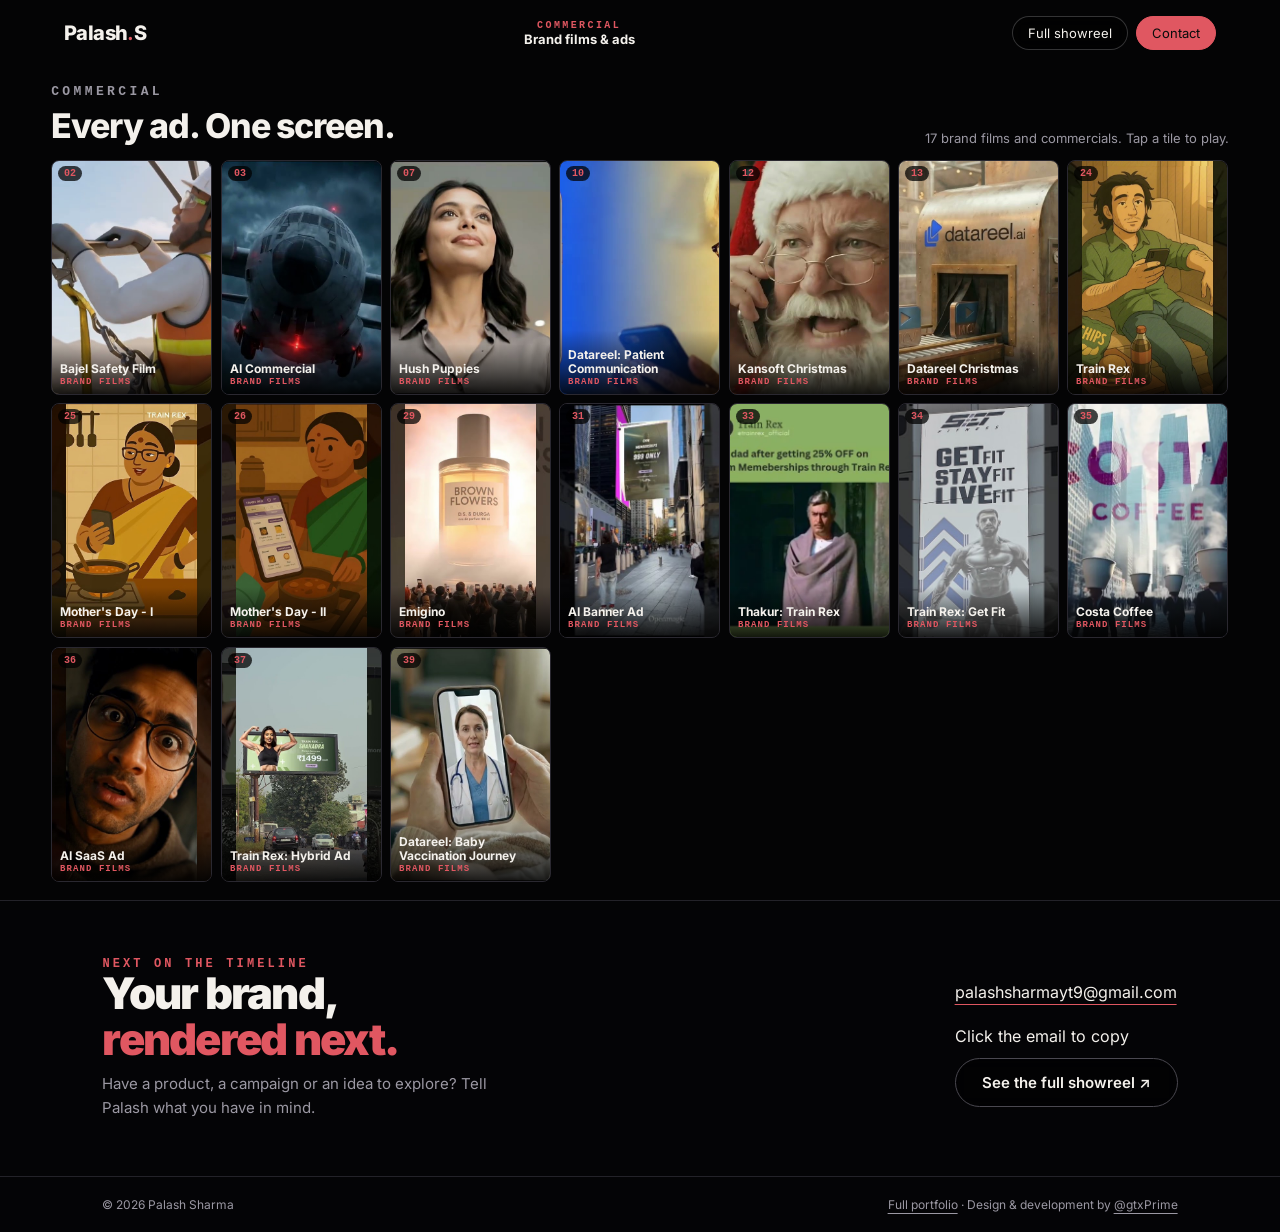
==== commit 6e5cf6dd: "Add 4 videos: AI SaaS ad, Train Rex hybrid ad, Swapna, Datareel vaccination ad" ====
--- a/commercial/index.html
+++ b/commercial/index.html
@@ -57,7 +57,7 @@
 <section class="cwall" aria-label="Commercial projects">
   <div class="cwall-head">
     <div><p class="kicker">Commercial</p><h1>Every ad. One screen.</h1></div>
-    <p>14 brand films and commercials. Tap a tile to play.</p>
+    <p>17 brand films and commercials. Tap a tile to play.</p>
   </div>
   <div class="cgrid" id="cgrid"></div>
 </section>
@@ -87,7 +87,7 @@
 <script src="../data.js"></script>
 <script>
 // Only projects whose YouTube links were opened and confirmed to be commercials/brand films.
-const IDS=[2,3,7,10,12,13,24,25,26,29,31,33,34,35];
+const IDS=[2,3,7,10,12,13,24,25,26,29,31,33,34,35,36,37,39];
 const works=IDS.map(n=>window.WORKS.find(w=>w.n===n));
 const $=s=>document.querySelector(s);
 const ytid=u=>{const m=(u||'').match(/(?:v=|youtu\.be\/|shorts\/)([\w-]{11})/);return m?m[1]:''};
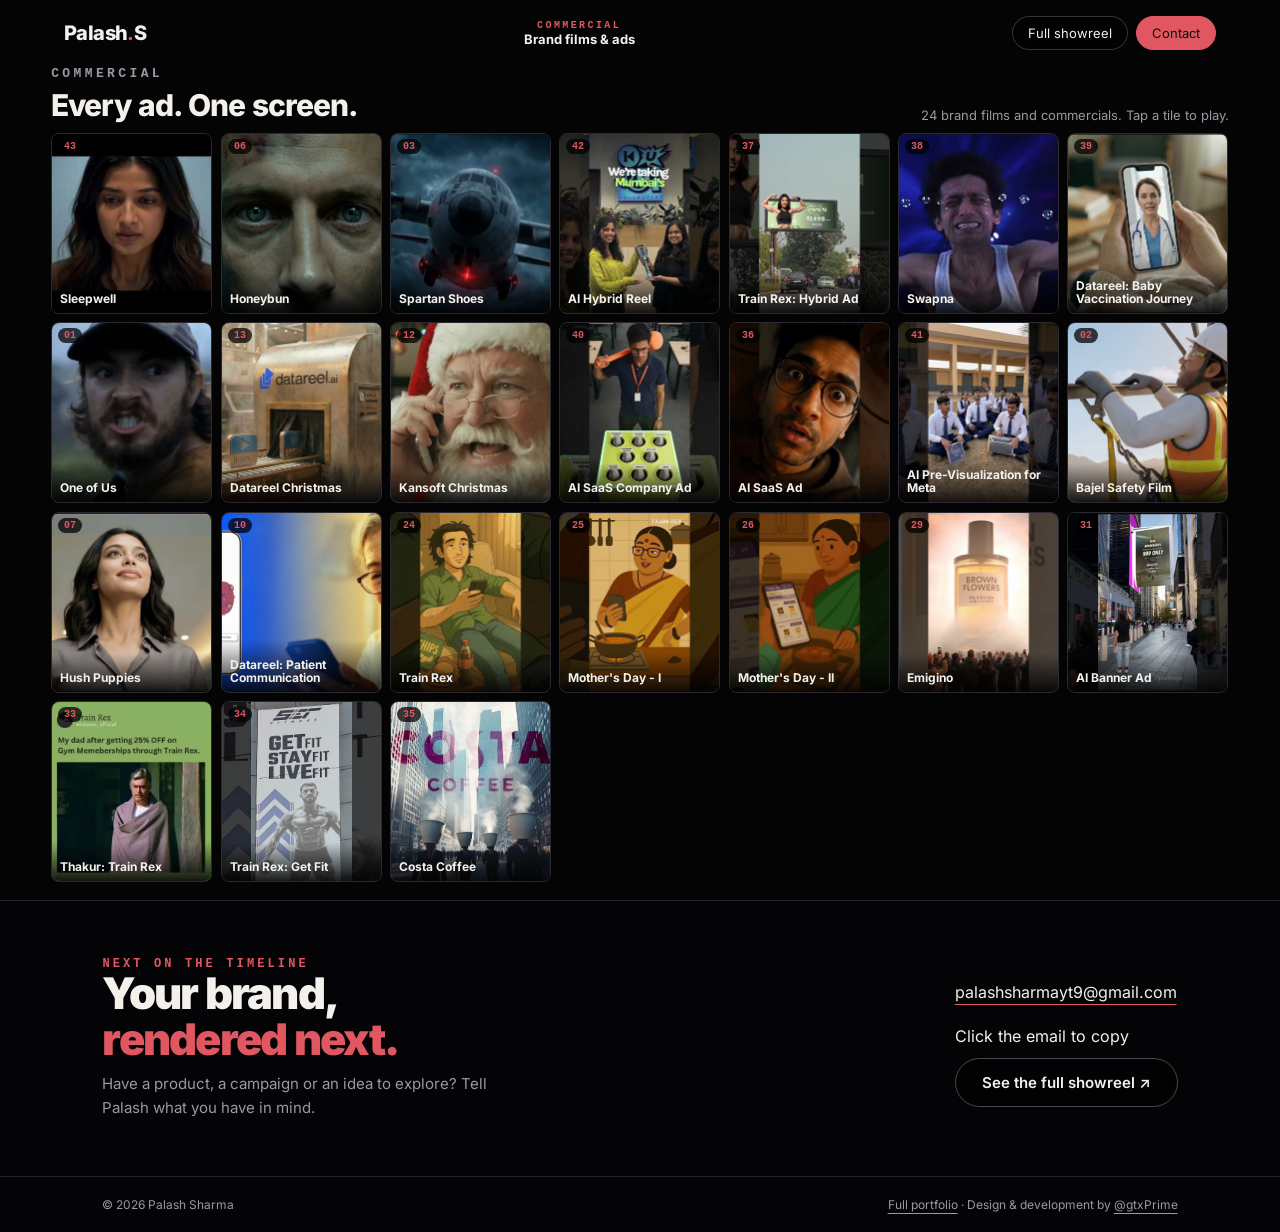
==== commit 22f860e4: "Promote to live: Garvit's tile sequence on commercial wall + quick scan, 4 new works (43 total), no " ====
--- a/commercial/index.html
+++ b/commercial/index.html
@@ -34,6 +34,11 @@
 .cfoot{display:flex;justify-content:space-between;gap:16px;flex-wrap:wrap;padding:20px 8vw;border-top:1px solid var(--line);color:var(--mut);font-size:12px;background:rgba(5,5,7,.94)}
 .cfoot a{color:var(--mut);text-decoration:underline;text-underline-offset:4px}.cfoot a:hover{color:var(--acc)}
 #copyStatusC{margin-left:0}
+@media(min-width:901px){
+ .cwall{padding-top:66px;gap:10px}
+ .cwall-head h1{font-size:clamp(20px,2.6vw,30px)}
+ .cgrid{grid-auto-rows:minmax(0,1fr)}
+}
 @media(max-width:900px){
  .cwall{padding:76px 4vw 14px;height:auto;min-height:0}
  .cgrid{grid-template-columns:repeat(2,1fr);grid-auto-rows:auto}
@@ -57,7 +62,7 @@
 <section class="cwall" aria-label="Commercial projects">
   <div class="cwall-head">
     <div><p class="kicker">Commercial</p><h1>Every ad. One screen.</h1></div>
-    <p>17 brand films and commercials. Tap a tile to play.</p>
+    <p>24 brand films and commercials. Tap a tile to play.</p>
   </div>
   <div class="cgrid" id="cgrid"></div>
 </section>
@@ -87,11 +92,11 @@
 <script src="../data.js"></script>
 <script>
 // Only projects whose YouTube links were opened and confirmed to be commercials/brand films.
-const IDS=[2,3,7,10,12,13,24,25,26,29,31,33,34,35,36,37,39];
+const IDS=[43,6,3,42,37,38,39,1,13,12,40,36,41,2,7,10,24,25,26,29,31,33,34,35];
 const works=IDS.map(n=>window.WORKS.find(w=>w.n===n));
 const $=s=>document.querySelector(s);
 const ytid=u=>{const m=(u||'').match(/(?:v=|youtu\.be\/|shorts\/)([\w-]{11})/);return m?m[1]:''};
-$('#cgrid').innerHTML=works.map((w,i)=>`<button class="pcard" data-i="${i}" style="animation-delay:${i*45}ms"><div class="im"><img src="../${w.img}" alt="${w.title}" loading="${i<7?'eager':'lazy'}" decoding="async"></div><span class="no">${String(w.n).padStart(2,'0')}</span><h3>${w.title}<small>${w.cat}</small></h3></button>`).join('');
+$('#cgrid').innerHTML=works.map((w,i)=>`<button class="pcard" data-i="${i}" style="animation-delay:${i*45}ms"><div class="im"><img src="../${w.img}" alt="${w.title}" loading="${i<7?'eager':'lazy'}" decoding="async"></div><span class="no">${String(w.n).padStart(2,'0')}</span><h3>${w.title}</h3></button>`).join('');
 function openPlayer(w){
  $('#ptitle').textContent=w.title;$('#psub').textContent=w.sub;$('#pdesc').textContent=w.desc;$('#pyt').href=w.url;
  const f=$('#pframe');f.innerHTML='';f.style.backgroundImage=`url(../${w.img})`;
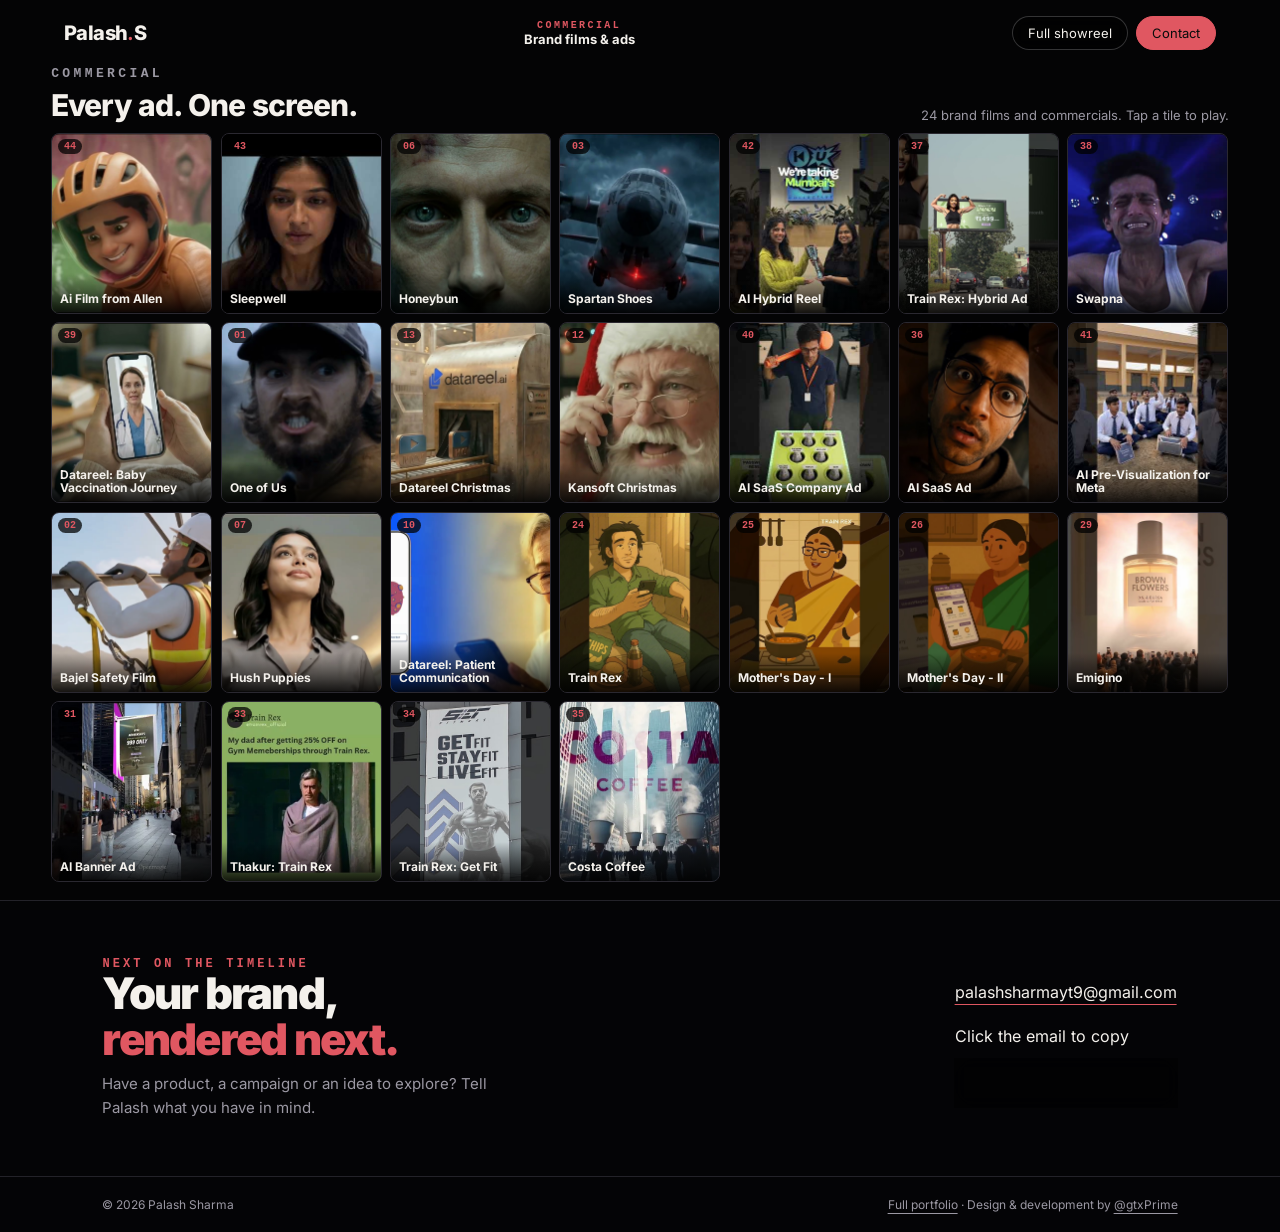
==== commit 2be45758: "Feature Allen commercial first in quick scan and commercial wall" ====
--- a/commercial/index.html
+++ b/commercial/index.html
@@ -89,10 +89,10 @@
     <div class="pmeta"><div><b id="ptitle"></b><span id="psub"></span><p id="pdesc"></p></div><a id="pyt" href="#" target="_blank" rel="noopener" class="btn">Open on YouTube</a></div></div>
 </div>
 
-<script src="../data.js"></script>
+<script src="../data.js?v=allen-commercial-44"></script>
 <script>
 // Only projects whose YouTube links were opened and confirmed to be commercials/brand films.
-const IDS=[43,6,3,42,37,38,39,1,13,12,40,36,41,2,7,10,24,25,26,29,31,33,34,35];
+const IDS=[44,43,6,3,42,37,38,39,1,13,12,40,36,41,2,7,10,24,25,26,29,31,33,34,35];
 const works=IDS.map(n=>window.WORKS.find(w=>w.n===n));
 const $=s=>document.querySelector(s);
 const ytid=u=>{const m=(u||'').match(/(?:v=|youtu\.be\/|shorts\/)([\w-]{11})/);return m?m[1]:''};
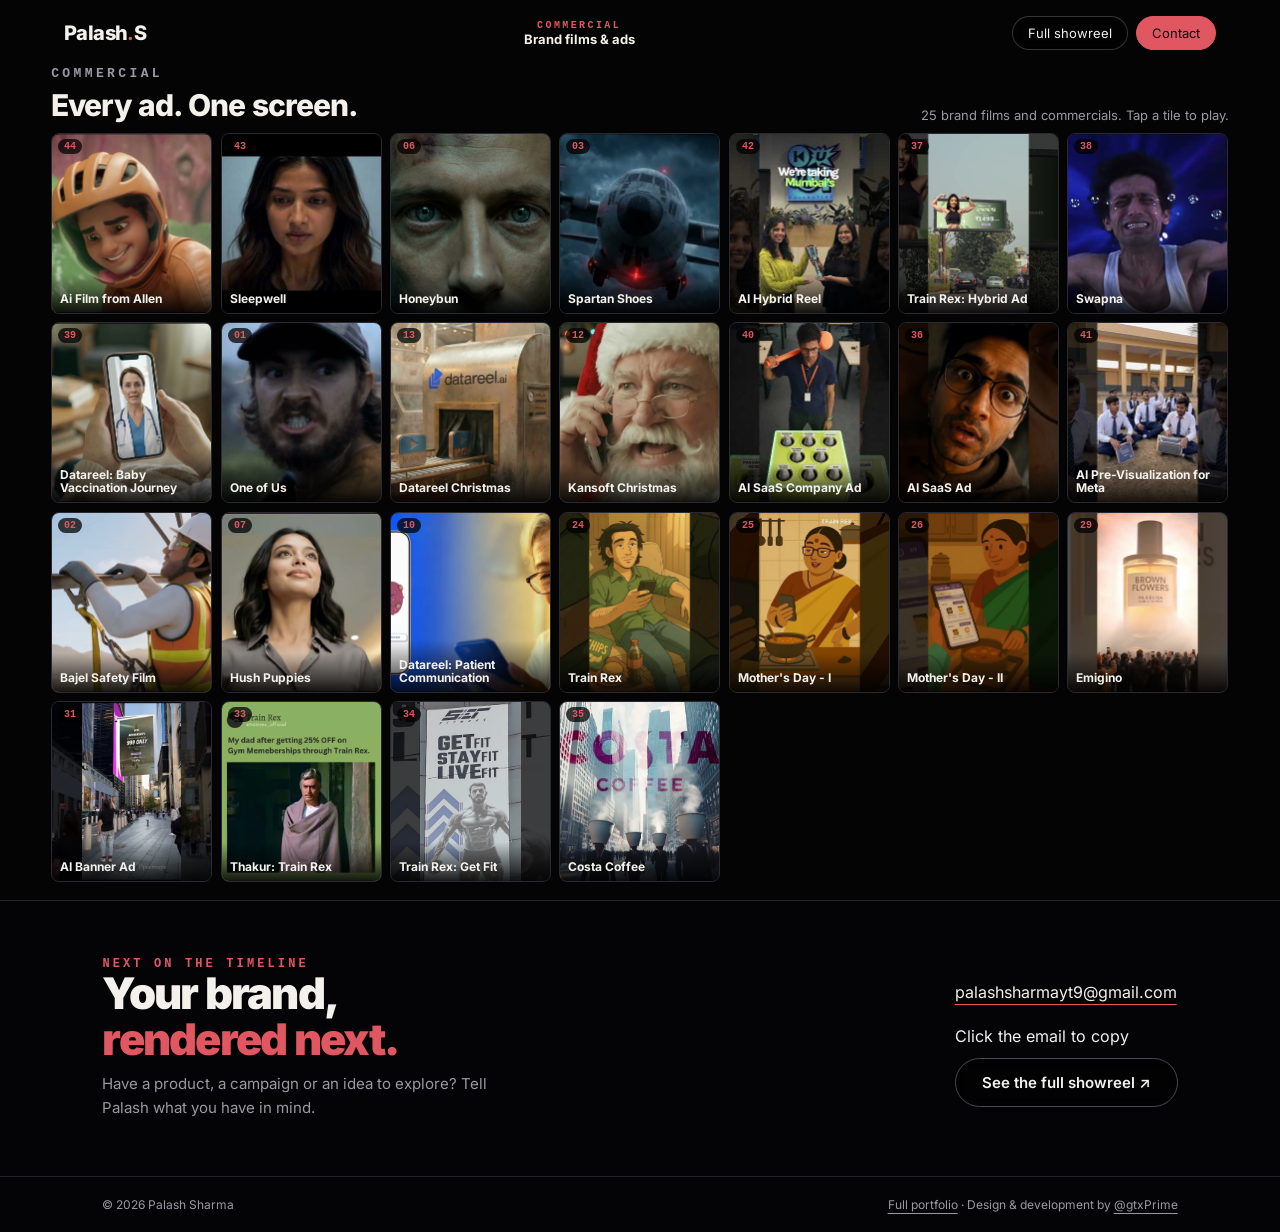
==== commit 8cce0c0c: "Update commercial project count to 25" ====
--- a/commercial/index.html
+++ b/commercial/index.html
@@ -62,7 +62,7 @@
 <section class="cwall" aria-label="Commercial projects">
   <div class="cwall-head">
     <div><p class="kicker">Commercial</p><h1>Every ad. One screen.</h1></div>
-    <p>24 brand films and commercials. Tap a tile to play.</p>
+    <p>25 brand films and commercials. Tap a tile to play.</p>
   </div>
   <div class="cgrid" id="cgrid"></div>
 </section>
